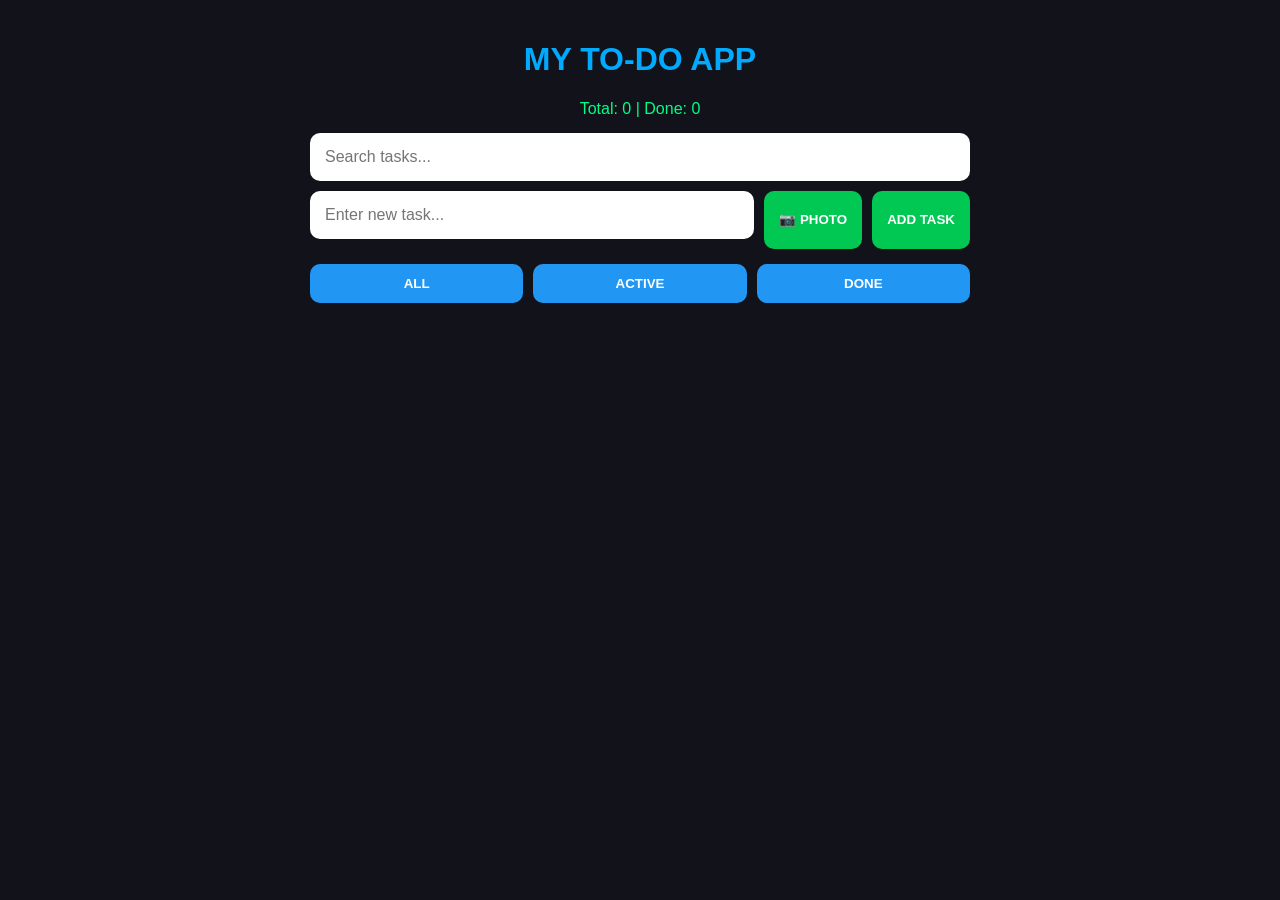
==== index.html @ 4d8ebf6a "Refactor buttons for adding tasks and photos" ====
<!DOCTYPE html>
<html lang="en">
<head>
  <meta charset="UTF-8">

  <meta name="viewport" content="width=device-width, initial-scale=1.0">

  <title>My To-Do App</title>

  <link rel="stylesheet" href="style.css">
</head>

<body>

  <div class="container">

    <h1>MY TO-DO APP</h1>

    <div id="counter">
      Total: 0 | Done: 0
    </div>


    <!-- SEARCH -->

    <input
      type="text"
      id="searchInput"
      placeholder="Search tasks..."
    >


    <!-- ADD TASK -->

    <div class="add-task">

      <input
        type="text"
        id="taskInput"
        placeholder="Enter new task..."
      >


      <!-- PHOTO BUTTON -->

      <button
        type="button"
        onclick="addPhoto()"
      >
        📷 PHOTO
      </button>


      <!-- HIDDEN PHOTO INPUT -->

      <input
        type="file"
        id="photoInput"
        accept="image/*"
        onchange="handlePhoto(event)"
        style="display: none;"
      >


      <!-- ADD TASK BUTTON -->

      <button
        type="button"
        onclick="addTask()"
      >
        ADD TASK
      </button>

    </div>


    <!-- FILTER BUTTONS -->

    <div class="filters">

      <button
        type="button"
        onclick="setFilter('ALL')"
      >
        ALL
      </button>


      <button
        type="button"
        onclick="setFilter('ACTIVE')"
      >
        ACTIVE
      </button>


      <button
        type="button"
        onclick="setFilter('DONE')"
      >
        DONE
      </button>

    </div>


    <!-- TASK LIST -->

    <div id="taskList"></div>

  </div>


  <!-- JAVASCRIPT -->

  <script src="script.js"></script>

</body>
</html>
---- style.css ----
* {
  box-sizing: border-box;
}

body {
  margin: 0;
  font-family: Arial, sans-serif;
  background: #12121a;
  color: white;
}

.container {
  max-width: 700px;
  margin: auto;
  padding: 20px;
}

h1 {
  text-align: center;
  color: #00aaff;
}

#counter {
  text-align: center;
  margin-bottom: 15px;
  color: #00ff88;
}

input {
  width: 100%;
  padding: 15px;
  margin-bottom: 10px;
  border-radius: 10px;
  border: none;
  font-size: 16px;
}

.add-task {
  display: flex;
  gap: 10px;
}

.add-task input {
  flex: 1;
}

button {
  padding: 12px 15px;
  border: none;
  border-radius: 10px;
  font-weight: bold;
}

.add-task button {
  background: #00c853;
  color: white;
}

.filters {
  display: flex;
  gap: 10px;
  margin: 15px 0;
}

.filters button {
  flex: 1;
  background: #2196f3;
  color: white;
}

.task {
  background: #252535;
  padding: 15px;
  margin-bottom: 10px;
  border-radius: 12px;
}

.task-text {
  color: #00ff88;
  font-size: 18px;
  margin-bottom: 10px;
}

.task.done .task-text {
  color: gray;
  text-decoration: line-through;
}

.task-buttons {
  display: flex;
  gap: 8px;
}

.edit {
  background: orange;
}

.done {
  background: #2196f3;
  color: white;
}

.delete {
  background: #f44336;
  color: white;
}
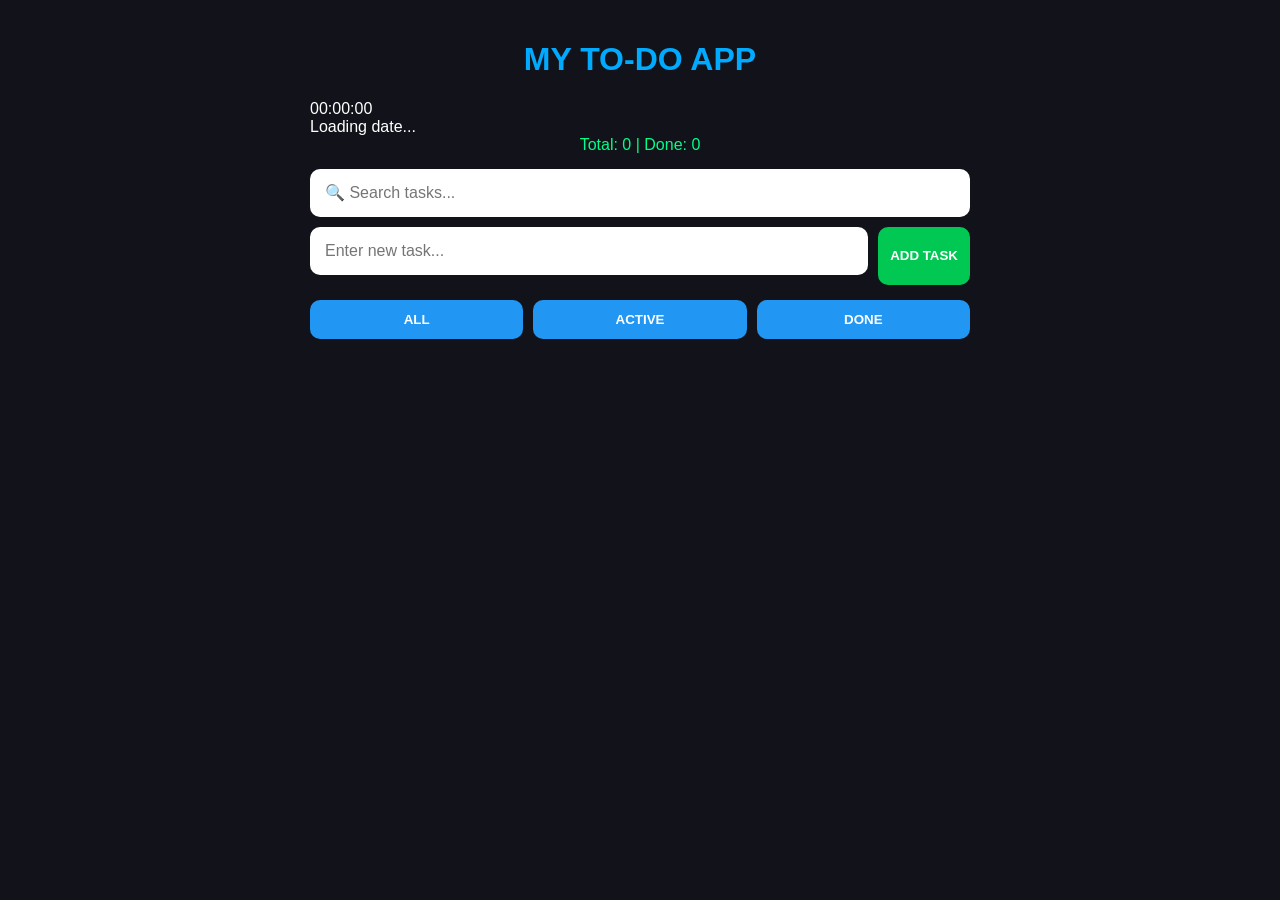
==== commit 98fe548b: "Update index.html for improved layout and filters Refactor HTML structure and remove unused photo in" ====
--- a/index.html
+++ b/index.html
@@ -1,8 +1,8 @@
 <!DOCTYPE html>
 <html lang="en">
+
 <head>
   <meta charset="UTF-8">
-
   <meta name="viewport" content="width=device-width, initial-scale=1.0">
 
   <title>My To-Do App</title>
@@ -14,7 +14,13 @@
 
   <div class="container">
 
-    <h1>MY TO-DO APP</h1>
+    <div class="header">
+      <h1>MY TO-DO APP</h1>
+
+      <div id="clock">00:00:00</div>
+      <div id="date">Loading date...</div>
+    </div>
+
 
     <div id="counter">
       Total: 0 | Done: 0
@@ -26,7 +32,7 @@
     <input
       type="text"
       id="searchInput"
-      placeholder="Search tasks..."
+      placeholder="🔍 Search tasks..."
     >
 
 
@@ -40,30 +46,6 @@
         placeholder="Enter new task..."
       >
 
-
-      <!-- PHOTO BUTTON -->
-
-      <button
-        type="button"
-        onclick="addPhoto()"
-      >
-        📷 PHOTO
-      </button>
-
-
-      <!-- HIDDEN PHOTO INPUT -->
-
-      <input
-        type="file"
-        id="photoInput"
-        accept="image/*"
-        onchange="handlePhoto(event)"
-        style="display: none;"
-      >
-
-
-      <!-- ADD TASK BUTTON -->
-
       <button
         type="button"
         onclick="addTask()"
@@ -74,7 +56,7 @@
     </div>
 
 
-    <!-- FILTER BUTTONS -->
+    <!-- FILTERS -->
 
     <div class="filters">
 
@@ -85,14 +67,12 @@
         ALL
       </button>
 
-
       <button
         type="button"
         onclick="setFilter('ACTIVE')"
       >
         ACTIVE
       </button>
-
 
       <button
         type="button"
@@ -111,8 +91,6 @@
   </div>
 
 
-  <!-- JAVASCRIPT -->
-
   <script src="script.js"></script>
 
 </body>
--- a/style.css
+++ b/style.css
@@ -45,10 +45,11 @@
 }
 
 button {
-  padding: 12px 15px;
+  padding: 12px;
   border: none;
   border-radius: 10px;
   font-weight: bold;
+  cursor: pointer;
 }
 
 .add-task button {
@@ -71,14 +72,18 @@
 .task {
   background: #252535;
   padding: 15px;
-  margin-bottom: 10px;
+  margin-bottom: 12px;
   border-radius: 12px;
+}
+
+.task-content {
+  margin-bottom: 12px;
 }
 
 .task-text {
   color: #00ff88;
   font-size: 18px;
-  margin-bottom: 10px;
+  padding: 5px 0;
 }
 
 .task.done .task-text {
@@ -86,13 +91,27 @@
   text-decoration: line-through;
 }
 
+.task-photo {
+  width: 100%;
+  max-height: 250px;
+  object-fit: cover;
+  border-radius: 10px;
+  margin-bottom: 10px;
+}
+
 .task-buttons {
   display: flex;
-  gap: 8px;
+  gap: 6px;
+  flex-wrap: wrap;
 }
 
 .edit {
   background: orange;
+}
+
+.photo {
+  background: #8e44ad;
+  color: white;
 }
 
 .done {
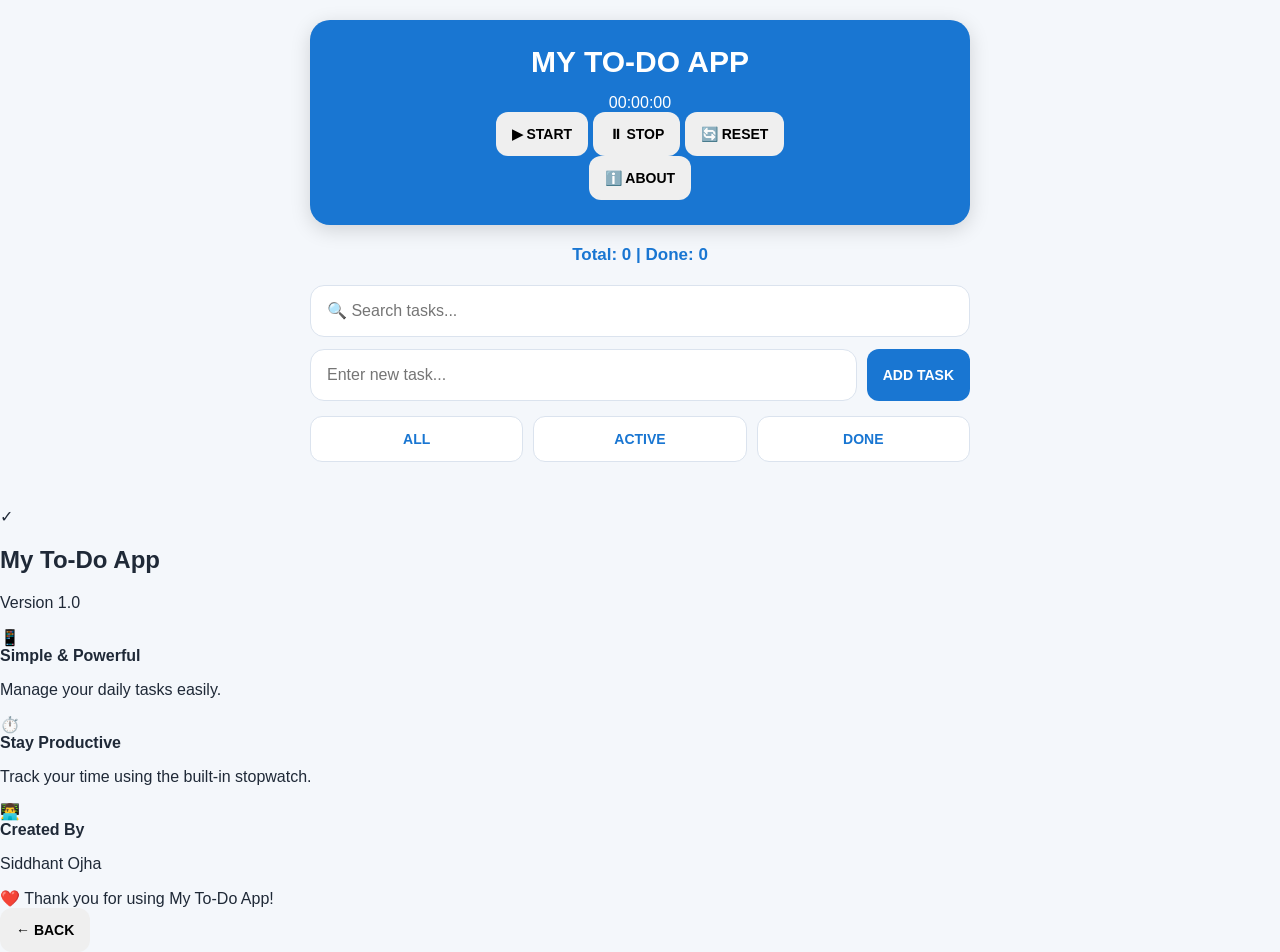
==== commit 9bc9f077: "Add stopwatch and about section to index.html" ====
--- a/index.html
+++ b/index.html
@@ -1,6 +1,5 @@
 <!DOCTYPE html>
 <html lang="en">
-
 <head>
   <meta charset="UTF-8">
   <meta name="viewport" content="width=device-width, initial-scale=1.0">
@@ -14,30 +13,40 @@
 
   <div class="container">
 
+    <!-- HEADER -->
     <div class="header">
+
       <h1>MY TO-DO APP</h1>
 
-      <div id="clock">00:00:00</div>
-      <div id="date">Loading date...</div>
+      <!-- STOPWATCH -->
+      <div id="stopwatch">00:00:00</div>
+
+      <div class="stopwatch-buttons">
+        <button onclick="startStopwatch()">▶ START</button>
+        <button onclick="stopStopwatch()">⏸ STOP</button>
+        <button onclick="resetStopwatch()">🔄 RESET</button>
+      </div>
+
+      <!-- ABOUT -->
+      <button class="about-btn" onclick="openAbout()">
+        ℹ️ ABOUT
+      </button>
+
     </div>
 
-
+    <!-- COUNTER -->
     <div id="counter">
       Total: 0 | Done: 0
     </div>
 
-
     <!-- SEARCH -->
-
     <input
       type="text"
       id="searchInput"
       placeholder="🔍 Search tasks..."
     >
 
-
     <!-- ADD TASK -->
-
     <div class="add-task">
 
       <input
@@ -46,47 +55,111 @@
         placeholder="Enter new task..."
       >
 
-      <button
-        type="button"
-        onclick="addTask()"
-      >
+      <button onclick="addTask()">
         ADD TASK
       </button>
 
     </div>
 
-
     <!-- FILTERS -->
-
     <div class="filters">
 
-      <button
-        type="button"
-        onclick="setFilter('ALL')"
-      >
+      <button onclick="setFilter('ALL')">
         ALL
       </button>
 
-      <button
-        type="button"
-        onclick="setFilter('ACTIVE')"
-      >
+      <button onclick="setFilter('ACTIVE')">
         ACTIVE
       </button>
 
-      <button
-        type="button"
-        onclick="setFilter('DONE')"
-      >
+      <button onclick="setFilter('DONE')">
         DONE
       </button>
 
     </div>
 
+    <!-- TASK LIST -->
+    <div id="taskList"></div>
 
-    <!-- TASK LIST -->
+  </div>
 
-    <div id="taskList"></div>
+
+  <!-- ABOUT PAGE -->
+
+  <div id="aboutPage" class="about-page">
+
+    <div class="about-card">
+
+      <div class="about-icon">✓</div>
+
+      <h2>My To-Do App</h2>
+
+      <p class="version">Version 1.0</p>
+
+
+      <div class="about-info">
+
+        <div class="info-row">
+
+          <span>📱</span>
+
+          <div>
+            <b>Simple & Powerful</b>
+
+            <p>
+              Manage your daily tasks easily.
+            </p>
+          </div>
+
+        </div>
+
+
+        <div class="info-row">
+
+          <span>⏱️</span>
+
+          <div>
+            <b>Stay Productive</b>
+
+            <p>
+              Track your time using the built-in stopwatch.
+            </p>
+          </div>
+
+        </div>
+
+
+        <div class="info-row">
+
+          <span>👨‍💻</span>
+
+          <div>
+            <b>Created By</b>
+
+            <p>
+              Siddhant Ojha
+            </p>
+          </div>
+
+        </div>
+
+      </div>
+
+
+      <div class="about-footer">
+
+        ❤️ Thank you for using My To-Do App!
+
+      </div>
+
+
+      <button class="back-btn" onclick="closeAbout()">
+
+        ← BACK
+
+      </button>
+
+    </div>
 
   </div>
 
--- a/style.css
+++ b/style.css
@@ -5,8 +5,8 @@
 body {
   margin: 0;
   font-family: Arial, sans-serif;
-  background: #12121a;
-  color: white;
+  background: #f4f7fb;
+  color: #1f2937;
 }
 
 .container {
@@ -15,111 +15,259 @@
   padding: 20px;
 }
 
+
+/* HEADER */
+
+.header {
+  background: #1976d2;
+  color: white;
+  padding: 25px;
+  border-radius: 20px;
+  text-align: center;
+  margin-bottom: 20px;
+  box-shadow: 0 5px 20px rgba(0, 0, 0, 0.15);
+}
+
 h1 {
-  text-align: center;
-  color: #00aaff;
-}
+  margin: 0 0 15px;
+  font-size: 30px;
+}
+
+#clock {
+  font-size: 30px;
+  font-weight: bold;
+  margin: 10px;
+}
+
+#date {
+  font-size: 16px;
+  opacity: 0.9;
+}
+
+
+/* COUNTER */
 
 #counter {
   text-align: center;
-  margin-bottom: 15px;
-  color: #00ff88;
-}
+  color: #1976d2;
+  font-size: 17px;
+  font-weight: bold;
+  margin-bottom: 20px;
+}
+
+
+/* INPUT */
 
 input {
   width: 100%;
-  padding: 15px;
-  margin-bottom: 10px;
-  border-radius: 10px;
-  border: none;
+  padding: 16px;
+  margin-bottom: 12px;
+
+  border: 1px solid #dbe3ee;
+
+  border-radius: 14px;
+
   font-size: 16px;
-}
+
+  outline: none;
+
+  background: white;
+}
+
+input:focus {
+  border-color: #1976d2;
+}
+
+
+/* ADD TASK */
 
 .add-task {
   display: flex;
   gap: 10px;
+  margin-bottom: 15px;
 }
 
 .add-task input {
   flex: 1;
-}
+  margin-bottom: 0;
+}
+
+
+/* BUTTONS */
 
 button {
-  padding: 12px;
   border: none;
-  border-radius: 10px;
+
+  border-radius: 12px;
+
+  padding: 14px 16px;
+
+  font-size: 14px;
+
   font-weight: bold;
+
   cursor: pointer;
 }
 
+
 .add-task button {
-  background: #00c853;
+  background: #1976d2;
   color: white;
 }
+
+
+/* FILTERS */
 
 .filters {
   display: flex;
+
   gap: 10px;
-  margin: 15px 0;
+
+  margin-bottom: 25px;
 }
 
 .filters button {
   flex: 1;
-  background: #2196f3;
-  color: white;
-}
+
+  background: white;
+
+  color: #1976d2;
+
+  border: 1px solid #dbe3ee;
+}
+
+
+/* TASK CARD */
 
 .task {
-  background: #252535;
-  padding: 15px;
-  margin-bottom: 12px;
-  border-radius: 12px;
-}
+  background: white;
+
+  padding: 18px;
+
+  margin-bottom: 15px;
+
+  border-radius: 18px;
+
+  box-shadow: 0 4px 15px rgba(0, 0, 0, 0.08);
+}
+
 
 .task-content {
-  margin-bottom: 12px;
-}
+  margin-bottom: 15px;
+}
+
 
 .task-text {
-  color: #00ff88;
   font-size: 18px;
-  padding: 5px 0;
-}
+
+  font-weight: 500;
+
+  color: #1f2937;
+
+  padding: 5px;
+}
+
 
 .task.done .task-text {
-  color: gray;
+  color: #94a3b8;
+
   text-decoration: line-through;
 }
+
+
+/* PHOTO */
 
 .task-photo {
   width: 100%;
-  max-height: 250px;
+
+  max-height: 260px;
+
   object-fit: cover;
-  border-radius: 10px;
-  margin-bottom: 10px;
-}
+
+  border-radius: 14px;
+
+  margin-bottom: 12px;
+}
+
+
+/* TASK BUTTONS */
 
 .task-buttons {
   display: flex;
-  gap: 6px;
+
+  gap: 8px;
+
   flex-wrap: wrap;
 }
 
+
+.task-buttons button {
+  flex: 1;
+
+  min-width: 70px;
+
+  color: white;
+}
+
+
 .edit {
-  background: orange;
-}
+  background: #f59e0b;
+}
+
 
 .photo {
-  background: #8e44ad;
-  color: white;
-}
+  background: #6366f1;
+}
+
 
 .done {
-  background: #2196f3;
-  color: white;
-}
+  background: #22c55e;
+}
+
 
 .delete {
-  background: #f44336;
-  color: white;
-}
+  background: #ef4444;
+}
+
+
+/* MOBILE */
+
+@media (max-width: 500px) {
+
+  .container {
+    padding: 12px;
+  }
+
+
+  h1 {
+    font-size: 25px;
+  }
+
+
+  #clock {
+    font-size: 25px;
+  }
+
+
+  .add-task {
+    flex-direction: column;
+  }
+
+
+  .add-task button {
+    width: 100%;
+  }
+
+
+  .task-buttons {
+    display: grid;
+
+    grid-template-columns: 1fr 1fr;
+  }
+
+
+  .task-buttons button {
+    width: 100%;
+  }
+
+}
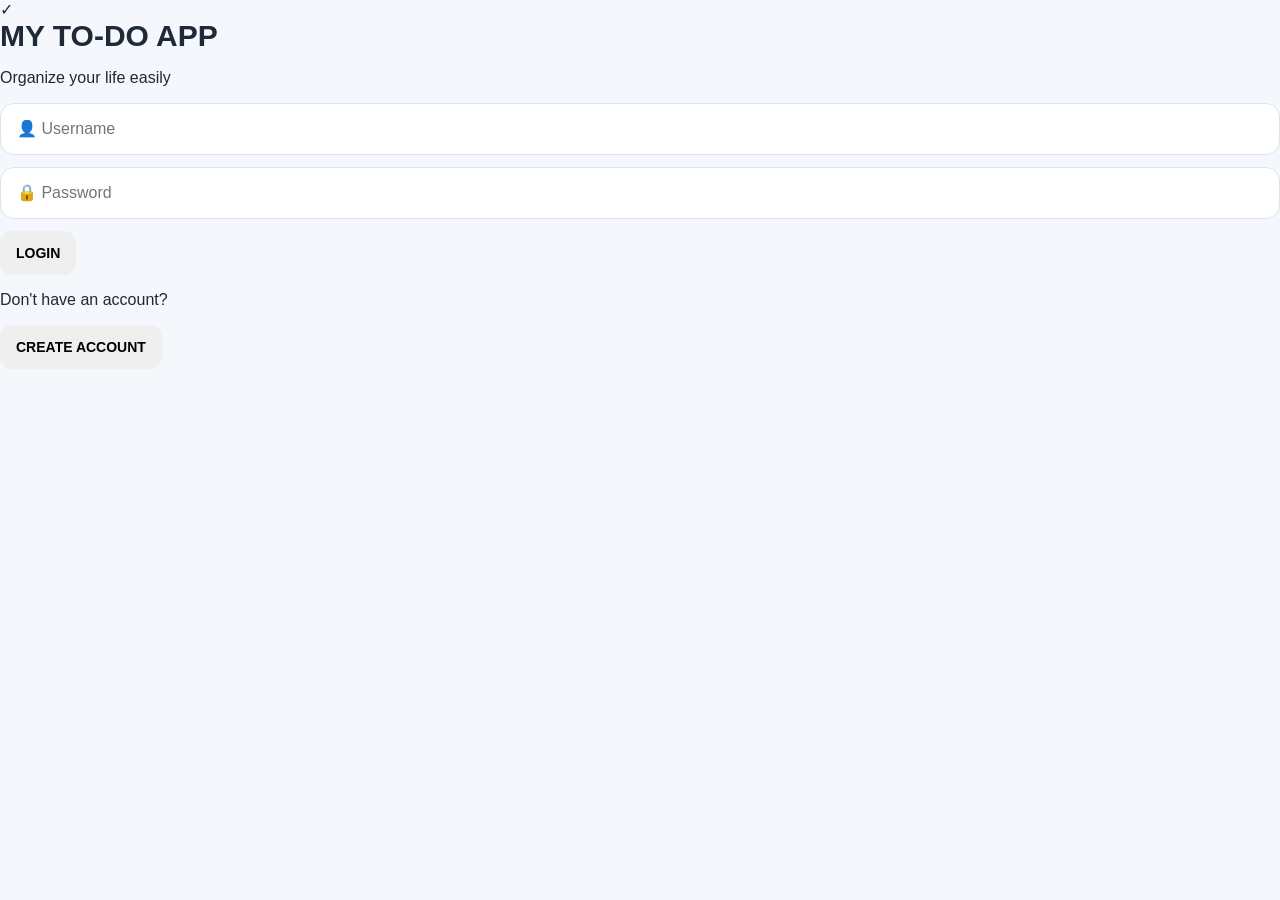
==== commit 53dbb7cd: "Refactor index.html for login and signup functionality Refactor index.html to implement login and si" ====
--- a/index.html
+++ b/index.html
@@ -2,7 +2,9 @@
 <html lang="en">
 <head>
   <meta charset="UTF-8">
-  <meta name="viewport" content="width=device-width, initial-scale=1.0">
+
+  <meta name="viewport"
+        content="width=device-width, initial-scale=1.0">
 
   <title>My To-Do App</title>
 
@@ -11,104 +13,293 @@
 
 <body>
 
-  <div class="container">
-
-    <!-- HEADER -->
-    <div class="header">
+  <!-- LOGIN PAGE -->
+
+  <div id="loginPage" class="auth-page">
+
+    <div class="auth-card">
+
+      <div class="app-logo">✓</div>
 
       <h1>MY TO-DO APP</h1>
 
-      <!-- STOPWATCH -->
-      <div id="stopwatch">00:00:00</div>
-
-      <div class="stopwatch-buttons">
-        <button onclick="startStopwatch()">▶ START</button>
-        <button onclick="stopStopwatch()">⏸ STOP</button>
-        <button onclick="resetStopwatch()">🔄 RESET</button>
-      </div>
-
-      <!-- ABOUT -->
-      <button class="about-btn" onclick="openAbout()">
-        ℹ️ ABOUT
+      <p class="auth-subtitle">
+        Organize your life easily
+      </p>
+
+      <input
+        type="text"
+        id="loginUsername"
+        placeholder="👤 Username"
+      >
+
+      <input
+        type="password"
+        id="loginPassword"
+        placeholder="🔒 Password"
+      >
+
+      <button
+        class="primary-btn"
+        onclick="login()"
+      >
+        LOGIN
+      </button>
+
+      <p class="switch-text">
+        Don't have an account?
+      </p>
+
+      <button
+        class="secondary-btn"
+        onclick="showSignup()"
+      >
+        CREATE ACCOUNT
       </button>
 
     </div>
 
-    <!-- COUNTER -->
-    <div id="counter">
-      Total: 0 | Done: 0
+  </div>
+
+
+  <!-- SIGNUP PAGE -->
+
+  <div
+    id="signupPage"
+    class="auth-page"
+    style="display: none;"
+  >
+
+    <div class="auth-card">
+
+      <div class="app-logo">✓</div>
+
+      <h1>CREATE ACCOUNT</h1>
+
+      <p class="auth-subtitle">
+        Join My To-Do App
+      </p>
+
+      <input
+        type="text"
+        id="signupUsername"
+        placeholder="👤 Choose Username"
+      >
+
+      <input
+        type="password"
+        id="signupPassword"
+        placeholder="🔒 Create Password"
+      >
+
+      <input
+        type="password"
+        id="confirmPassword"
+        placeholder="🔒 Confirm Password"
+      >
+
+      <button
+        class="primary-btn"
+        onclick="signup()"
+      >
+        SIGN UP
+      </button>
+
+      <button
+        class="secondary-btn"
+        onclick="showLogin()"
+      >
+        ← BACK TO LOGIN
+      </button>
+
     </div>
 
-    <!-- SEARCH -->
-    <input
-      type="text"
-      id="searchInput"
-      placeholder="🔍 Search tasks..."
-    >
-
-    <!-- ADD TASK -->
-    <div class="add-task">
+  </div>
+
+
+  <!-- MAIN APP -->
+
+  <div
+    id="appPage"
+    style="display: none;"
+  >
+
+    <div class="container">
+
+
+      <!-- HEADER -->
+
+      <div class="header">
+
+        <div class="top-bar">
+
+          <div>
+
+            <h1>MY TO-DO APP</h1>
+
+            <p id="welcomeUser">
+              Welcome!
+            </p>
+
+          </div>
+
+          <button
+            class="logout-btn"
+            onclick="logout()"
+          >
+            LOGOUT
+          </button>
+
+        </div>
+
+
+        <!-- STOPWATCH -->
+
+        <div id="stopwatch">
+          00:00:00
+        </div>
+
+
+        <div class="stopwatch-buttons">
+
+          <button
+            onclick="startStopwatch()"
+          >
+            ▶ START
+          </button>
+
+          <button
+            onclick="stopStopwatch()"
+          >
+            ⏸ STOP
+          </button>
+
+          <button
+            onclick="resetStopwatch()"
+          >
+            🔄 RESET
+          </button>
+
+        </div>
+
+
+        <!-- ABOUT -->
+
+        <button
+          class="about-btn"
+          onclick="openAbout()"
+        >
+          ℹ️ ABOUT
+        </button>
+
+      </div>
+
+
+      <!-- COUNTER -->
+
+      <div id="counter">
+        Total: 0 | Done: 0
+      </div>
+
+
+      <!-- SEARCH -->
 
       <input
         type="text"
-        id="taskInput"
-        placeholder="Enter new task..."
-      >
-
-      <button onclick="addTask()">
-        ADD TASK
-      </button>
+        id="searchInput"
+        placeholder="🔍 Search tasks..."
+      >
+
+
+      <!-- ADD TASK -->
+
+      <div class="add-task">
+
+        <input
+          type="text"
+          id="taskInput"
+          placeholder="Enter new task..."
+        >
+
+        <button
+          onclick="addTask()"
+        >
+          ADD TASK
+        </button>
+
+      </div>
+
+
+      <!-- FILTERS -->
+
+      <div class="filters">
+
+        <button
+          onclick="setFilter('ALL')"
+        >
+          ALL
+        </button>
+
+        <button
+          onclick="setFilter('ACTIVE')"
+        >
+          ACTIVE
+        </button>
+
+        <button
+          onclick="setFilter('DONE')"
+        >
+          DONE
+        </button>
+
+      </div>
+
+
+      <!-- TASK LIST -->
+
+      <div id="taskList"></div>
+
 
     </div>
 
-    <!-- FILTERS -->
-    <div class="filters">
-
-      <button onclick="setFilter('ALL')">
-        ALL
-      </button>
-
-      <button onclick="setFilter('ACTIVE')">
-        ACTIVE
-      </button>
-
-      <button onclick="setFilter('DONE')">
-        DONE
-      </button>
-
-    </div>
-
-    <!-- TASK LIST -->
-    <div id="taskList"></div>
-
   </div>
 
 
   <!-- ABOUT PAGE -->
 
-  <div id="aboutPage" class="about-page">
+  <div
+    id="aboutPage"
+    class="about-page"
+  >
 
     <div class="about-card">
 
-      <div class="about-icon">✓</div>
+      <div class="about-icon">
+        ✓
+      </div>
 
       <h2>My To-Do App</h2>
 
-      <p class="version">Version 1.0</p>
+      <p class="version">
+        Version 1.0
+      </p>
 
 
       <div class="about-info">
 
+
         <div class="info-row">
 
-          <span>📱</span>
+          <span>📋</span>
 
           <div>
+
             <b>Simple & Powerful</b>
 
             <p>
               Manage your daily tasks easily.
             </p>
+
           </div>
 
         </div>
@@ -119,11 +310,13 @@
           <span>⏱️</span>
 
           <div>
+
             <b>Stay Productive</b>
 
             <p>
-              Track your time using the built-in stopwatch.
+              Track your time with the stopwatch.
             </p>
+
           </div>
 
         </div>
@@ -134,15 +327,18 @@
           <span>👨‍💻</span>
 
           <div>
+
             <b>Created By</b>
 
             <p>
               Siddhant Ojha
             </p>
+
           </div>
 
         </div>
 
+
       </div>
 
 
@@ -153,11 +349,13 @@
       </div>
 
 
-      <button class="back-btn" onclick="closeAbout()">
-
+      <button
+        class="back-btn"
+        onclick="closeAbout()"
+      >
         ← BACK
-
-      </button>
+      </button>
+
 
     </div>
 
--- a/style.css
+++ b/style.css
@@ -33,15 +33,37 @@
   font-size: 30px;
 }
 
-#clock {
-  font-size: 30px;
+
+/* STOPWATCH */
+
+#stopwatch {
+  font-size: 40px;
   font-weight: bold;
-  margin: 10px;
-}
-
-#date {
-  font-size: 16px;
-  opacity: 0.9;
+  margin: 15px 0;
+  font-family: monospace;
+}
+
+.stopwatch-buttons {
+  display: flex;
+  gap: 8px;
+  justify-content: center;
+}
+
+.stopwatch-buttons button {
+  background: white;
+  color: #1976d2;
+  flex: 1;
+}
+
+
+/* ABOUT BUTTON */
+
+.about-btn {
+  width: 100%;
+  margin-top: 15px;
+  background: #1565c0;
+  color: white;
+  border: 1px solid white;
 }
 
 
@@ -50,28 +72,21 @@
 #counter {
   text-align: center;
   color: #1976d2;
-  font-size: 17px;
   font-weight: bold;
   margin-bottom: 20px;
 }
 
 
-/* INPUT */
+/* INPUTS */
 
 input {
   width: 100%;
   padding: 16px;
   margin-bottom: 12px;
-
   border: 1px solid #dbe3ee;
-
   border-radius: 14px;
-
   font-size: 16px;
-
   outline: none;
-
-  background: white;
 }
 
 input:focus {
@@ -97,15 +112,10 @@
 
 button {
   border: none;
-
   border-radius: 12px;
-
   padding: 14px 16px;
-
   font-size: 14px;
-
   font-weight: bold;
-
   cursor: pointer;
 }
 
@@ -120,19 +130,14 @@
 
 .filters {
   display: flex;
-
   gap: 10px;
-
   margin-bottom: 25px;
 }
 
 .filters button {
   flex: 1;
-
   background: white;
-
   color: #1976d2;
-
   border: 1px solid #dbe3ee;
 }
 
@@ -141,36 +146,24 @@
 
 .task {
   background: white;
-
   padding: 18px;
-
   margin-bottom: 15px;
-
   border-radius: 18px;
-
   box-shadow: 0 4px 15px rgba(0, 0, 0, 0.08);
 }
-
 
 .task-content {
   margin-bottom: 15px;
 }
 
-
 .task-text {
   font-size: 18px;
-
   font-weight: 500;
-
   color: #1f2937;
-
-  padding: 5px;
-}
-
+}
 
 .task.done .task-text {
   color: #94a3b8;
-
   text-decoration: line-through;
 }
 
@@ -179,13 +172,9 @@
 
 .task-photo {
   width: 100%;
-
   max-height: 260px;
-
   object-fit: cover;
-
   border-radius: 14px;
-
   margin-bottom: 12px;
 }
 
@@ -194,42 +183,120 @@
 
 .task-buttons {
   display: flex;
-
   gap: 8px;
-
   flex-wrap: wrap;
 }
-
 
 .task-buttons button {
   flex: 1;
-
   min-width: 70px;
-
-  color: white;
-}
-
+  color: white;
+}
 
 .edit {
   background: #f59e0b;
 }
 
-
 .photo {
   background: #6366f1;
 }
 
-
 .done {
   background: #22c55e;
 }
 
-
 .delete {
   background: #ef4444;
 }
 
 
+/* ABOUT PAGE */
+
+.about-page {
+  display: none;
+  position: fixed;
+  inset: 0;
+  width: 100%;
+  height: 100%;
+  background: #f4f7fb;
+  z-index: 9999;
+  padding: 20px;
+  overflow-y: auto;
+}
+
+.about-card {
+  max-width: 500px;
+  margin: 30px auto;
+  background: white;
+  border-radius: 25px;
+  padding: 30px 25px;
+  text-align: center;
+  box-shadow: 0 10px 30px rgba(0, 0, 0, 0.12);
+}
+
+.about-icon {
+  width: 80px;
+  height: 80px;
+  margin: auto;
+  display: flex;
+  align-items: center;
+  justify-content: center;
+  background: #1976d2;
+  color: white;
+  font-size: 40px;
+  border-radius: 25px;
+}
+
+.about-card h2 {
+  margin: 20px 0 5px;
+  color: #1f2937;
+  font-size: 28px;
+}
+
+.version {
+  color: #94a3b8;
+  margin-bottom: 25px;
+}
+
+.about-info {
+  text-align: left;
+  margin-top: 20px;
+}
+
+.info-row {
+  display: flex;
+  align-items: center;
+  gap: 15px;
+  padding: 15px;
+  margin-bottom: 12px;
+  background: #f4f7fb;
+  border-radius: 15px;
+}
+
+.info-row span {
+  font-size: 28px;
+}
+
+.info-row p {
+  margin: 5px 0 0;
+  color: #64748b;
+  font-size: 14px;
+}
+
+.about-footer {
+  margin: 25px 0;
+  color: #64748b;
+  font-size: 15px;
+}
+
+.back-btn {
+  width: 100%;
+  background: #1976d2;
+  color: white;
+  padding: 16px;
+}
+
+
 /* MOBILE */
 
 @media (max-width: 500px) {
@@ -238,36 +305,29 @@
     padding: 12px;
   }
 
-
   h1 {
     font-size: 25px;
   }
 
-
-  #clock {
-    font-size: 25px;
-  }
-
+  #stopwatch {
+    font-size: 32px;
+  }
+
+  .stopwatch-buttons {
+    flex-wrap: wrap;
+  }
+
+  .stopwatch-buttons button {
+    min-width: 30%;
+  }
 
   .add-task {
     flex-direction: column;
   }
 
-
-  .add-task button {
-    width: 100%;
-  }
-
-
   .task-buttons {
     display: grid;
-
     grid-template-columns: 1fr 1fr;
   }
 
-
-  .task-buttons button {
-    width: 100%;
-  }
-
-}
+}
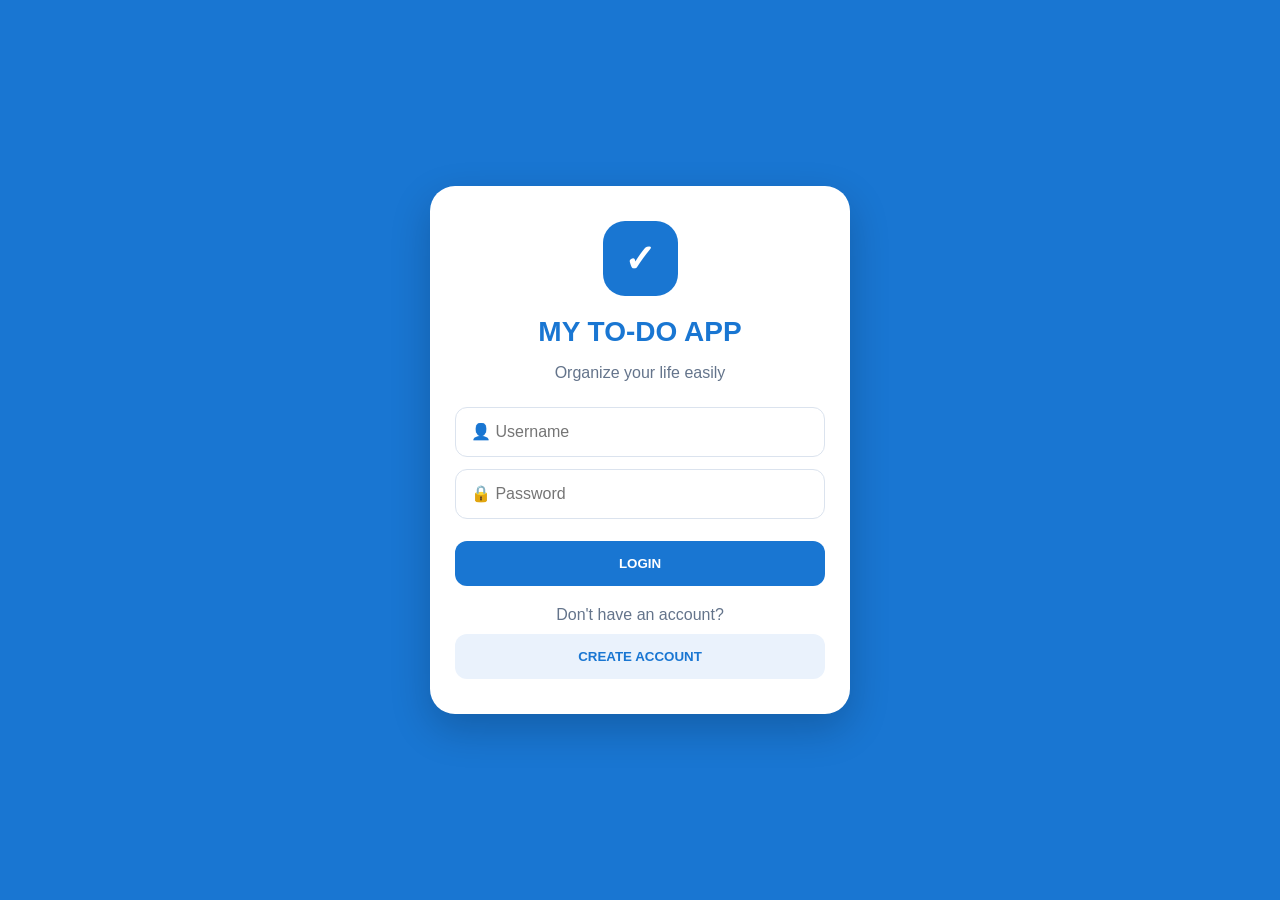
==== commit e2f3478e: "Integrate Google AdSense and ad placeholder Added Google AdSense code and a dedicated banner ad plac" ====
--- a/index.html
+++ b/index.html
@@ -7,6 +7,15 @@
         content="width=device-width, initial-scale=1.0">
 
   <title>My To-Do App</title>
+
+  <!-- ================================================================= -->
+  <!-- 💰 GOOGLE ADSENSE CODE START                                    -->
+  <!-- This automatically scans and places relevant ads on your site    -->
+  <!-- Replace ca-pub-XXXXXXXXXXXXXXXX with your actual Publisher ID    -->
+  <!-- ================================================================= -->
+  <script async src="https://googlesyndication.com"
+     crossorigin="anonymous"></script>
+  <!-- ================================================================= -->
 
   <link rel="stylesheet" href="style.css">
 </head>
@@ -259,6 +268,23 @@
 
       <div id="taskList"></div>
 
+      <!-- ================================================================= -->
+      <!-- 📢 DEDICATED BANNER AD PLACEHOLDER                                -->
+      <!-- Displays a display banner at the bottom of the main user screen  -->
+      <!-- ================================================================= -->
+      <div class="ad-container" style="margin-top: 20px; text-align: center;">
+        <ins class="adsbygoogle"
+             style="display:block"
+             data-ad-client="ca-pub-XXXXXXXXXXXXXXXX"
+             data-ad-slot="1234567890"
+             data-ad-format="auto"
+             full-width-responsive="true"></ins>
+        <script>
+             (adsbygoogle = window.adsbygoogle || []).push({});
+        </script>
+      </div>
+      <!-- ================================================================= -->
+
 
     </div>
 
@@ -366,3 +392,4 @@
 
 </body>
 </html>
+
--- a/style.css
+++ b/style.css
@@ -9,6 +9,116 @@
   color: #1f2937;
 }
 
+
+/* ================= AUTH ================= */
+
+.auth-page {
+  min-height: 100vh;
+  display: flex;
+  align-items: center;
+  justify-content: center;
+
+  padding: 20px;
+
+  background: #1976d2;
+}
+
+.auth-card {
+  width: 100%;
+  max-width: 420px;
+
+  background: white;
+
+  padding: 35px 25px;
+
+  border-radius: 25px;
+
+  text-align: center;
+
+  box-shadow: 0 15px 40px rgba(0,0,0,0.2);
+}
+
+.app-logo {
+  width: 75px;
+  height: 75px;
+
+  margin: auto;
+
+  display: flex;
+  align-items: center;
+  justify-content: center;
+
+  border-radius: 22px;
+
+  background: #1976d2;
+
+  color: white;
+
+  font-size: 38px;
+
+  font-weight: bold;
+}
+
+.auth-card h1 {
+  color: #1976d2;
+  margin: 20px 0 8px;
+  font-size: 28px;
+}
+
+.auth-subtitle {
+  color: #64748b;
+  margin-bottom: 25px;
+}
+
+.auth-card input {
+  width: 100%;
+
+  padding: 15px;
+
+  margin-bottom: 12px;
+
+  border: 1px solid #dbe3ee;
+
+  border-radius: 12px;
+
+  font-size: 16px;
+}
+
+.primary-btn,
+.secondary-btn {
+  width: 100%;
+
+  padding: 15px;
+
+  margin-top: 10px;
+
+  border-radius: 12px;
+
+  border: none;
+
+  font-weight: bold;
+
+  cursor: pointer;
+}
+
+.primary-btn {
+  background: #1976d2;
+  color: white;
+}
+
+.secondary-btn {
+  background: #eaf2fc;
+  color: #1976d2;
+}
+
+.switch-text {
+  color: #64748b;
+  margin: 20px 0 0;
+}
+
+
+/* ================= MAIN ================= */
+
 .container {
   max-width: 700px;
   margin: auto;
@@ -20,17 +130,49 @@
 
 .header {
   background: #1976d2;
-  color: white;
+
+  color: white;
+
   padding: 25px;
+
   border-radius: 20px;
+
   text-align: center;
+
   margin-bottom: 20px;
-  box-shadow: 0 5px 20px rgba(0, 0, 0, 0.15);
-}
-
-h1 {
-  margin: 0 0 15px;
-  font-size: 30px;
+
+  box-shadow: 0 5px 20px rgba(0,0,0,0.15);
+}
+
+.top-bar {
+  display: flex;
+  justify-content: space-between;
+  align-items: center;
+
+  text-align: left;
+}
+
+.header h1 {
+  margin: 0;
+  font-size: 28px;
+}
+
+#welcomeUser {
+  margin: 5px 0 0;
+  opacity: 0.9;
+}
+
+.logout-btn {
+  background: white;
+  color: #1976d2;
+
+  border: none;
+
+  padding: 10px 14px;
+
+  border-radius: 10px;
+
+  font-weight: bold;
 }
 
 
@@ -38,32 +180,56 @@
 
 #stopwatch {
   font-size: 40px;
-  font-weight: bold;
-  margin: 15px 0;
+
+  font-weight: bold;
+
+  margin: 20px 0 15px;
+
   font-family: monospace;
+
+  text-align: center;
 }
 
 .stopwatch-buttons {
   display: flex;
   gap: 8px;
-  justify-content: center;
 }
 
 .stopwatch-buttons button {
+  flex: 1;
+
   background: white;
+
   color: #1976d2;
-  flex: 1;
-}
-
-
-/* ABOUT BUTTON */
+
+  border: none;
+
+  padding: 13px;
+
+  border-radius: 12px;
+
+  font-weight: bold;
+}
+
+
+/* ABOUT */
 
 .about-btn {
   width: 100%;
+
   margin-top: 15px;
+
   background: #1565c0;
-  color: white;
+
+  color: white;
+
   border: 1px solid white;
+
+  padding: 13px;
+
+  border-radius: 12px;
+
+  font-weight: bold;
 }
 
 
@@ -71,8 +237,11 @@
 
 #counter {
   text-align: center;
+
   color: #1976d2;
-  font-weight: bold;
+
+  font-weight: bold;
+
   margin-bottom: 20px;
 }
 
@@ -81,11 +250,17 @@
 
 input {
   width: 100%;
+
   padding: 16px;
+
   margin-bottom: 12px;
+
   border: 1px solid #dbe3ee;
+
   border-radius: 14px;
+
   font-size: 16px;
+
   outline: none;
 }
 
@@ -98,31 +273,30 @@
 
 .add-task {
   display: flex;
+
   gap: 10px;
+
   margin-bottom: 15px;
 }
 
 .add-task input {
   flex: 1;
+
   margin-bottom: 0;
 }
 
-
-/* BUTTONS */
-
-button {
+.add-task button {
+  background: #1976d2;
+
+  color: white;
+
   border: none;
-  border-radius: 12px;
-  padding: 14px 16px;
-  font-size: 14px;
-  font-weight: bold;
-  cursor: pointer;
-}
-
-
-.add-task button {
-  background: #1976d2;
-  color: white;
+
+  border-radius: 12px;
+
+  padding: 14px;
+
+  font-weight: bold;
 }
 
 
@@ -130,26 +304,41 @@
 
 .filters {
   display: flex;
+
   gap: 10px;
+
   margin-bottom: 25px;
 }
 
 .filters button {
   flex: 1;
+
   background: white;
+
   color: #1976d2;
+
   border: 1px solid #dbe3ee;
-}
-
-
-/* TASK CARD */
+
+  border-radius: 12px;
+
+  padding: 13px;
+
+  font-weight: bold;
+}
+
+
+/* TASK */
 
 .task {
   background: white;
+
   padding: 18px;
+
   margin-bottom: 15px;
+
   border-radius: 18px;
-  box-shadow: 0 4px 15px rgba(0, 0, 0, 0.08);
+
+  box-shadow: 0 4px 15px rgba(0,0,0,0.08);
 }
 
 .task-content {
@@ -158,12 +347,13 @@
 
 .task-text {
   font-size: 18px;
+
   font-weight: 500;
-  color: #1f2937;
 }
 
 .task.done .task-text {
   color: #94a3b8;
+
   text-decoration: line-through;
 }
 
@@ -172,9 +362,13 @@
 
 .task-photo {
   width: 100%;
+
   max-height: 260px;
+
   object-fit: cover;
+
   border-radius: 14px;
+
   margin-bottom: 12px;
 }
 
@@ -183,14 +377,26 @@
 
 .task-buttons {
   display: flex;
+
   gap: 8px;
+
   flex-wrap: wrap;
 }
 
 .task-buttons button {
   flex: 1;
+
   min-width: 70px;
-  color: white;
+
+  border: none;
+
+  border-radius: 10px;
+
+  padding: 12px;
+
+  color: white;
+
+  font-weight: bold;
 }
 
 .edit {
@@ -210,66 +416,88 @@
 }
 
 
-/* ABOUT PAGE */
+/* ================= ABOUT PAGE ================= */
 
 .about-page {
   display: none;
+
   position: fixed;
+
   inset: 0;
-  width: 100%;
-  height: 100%;
+
   background: #f4f7fb;
+
   z-index: 9999;
+
   padding: 20px;
+
   overflow-y: auto;
 }
 
 .about-card {
   max-width: 500px;
+
   margin: 30px auto;
+
   background: white;
+
   border-radius: 25px;
+
   padding: 30px 25px;
+
   text-align: center;
-  box-shadow: 0 10px 30px rgba(0, 0, 0, 0.12);
+
+  box-shadow: 0 10px 30px rgba(0,0,0,0.12);
 }
 
 .about-icon {
   width: 80px;
   height: 80px;
+
   margin: auto;
-  display: flex;
+
+  display: flex;
+
   align-items: center;
+
   justify-content: center;
-  background: #1976d2;
-  color: white;
+
+  background: #1976d2;
+
+  color: white;
+
   font-size: 40px;
+
   border-radius: 25px;
 }
 
 .about-card h2 {
-  margin: 20px 0 5px;
   color: #1f2937;
+
   font-size: 28px;
 }
 
 .version {
   color: #94a3b8;
-  margin-bottom: 25px;
 }
 
 .about-info {
   text-align: left;
-  margin-top: 20px;
 }
 
 .info-row {
   display: flex;
+
   align-items: center;
+
   gap: 15px;
+
   padding: 15px;
+
   margin-bottom: 12px;
+
   background: #f4f7fb;
+
   border-radius: 15px;
 }
 
@@ -279,25 +507,34 @@
 
 .info-row p {
   margin: 5px 0 0;
+
   color: #64748b;
-  font-size: 14px;
 }
 
 .about-footer {
   margin: 25px 0;
+
   color: #64748b;
-  font-size: 15px;
 }
 
 .back-btn {
   width: 100%;
-  background: #1976d2;
-  color: white;
+
+  background: #1976d2;
+
+  color: white;
+
+  border: none;
+
   padding: 16px;
-}
-
-
-/* MOBILE */
+
+  border-radius: 12px;
+
+  font-weight: bold;
+}
+
+
+/* ================= MOBILE ================= */
 
 @media (max-width: 500px) {
 
@@ -305,28 +542,25 @@
     padding: 12px;
   }
 
-  h1 {
-    font-size: 25px;
+  .top-bar {
+    flex-direction: column;
+
+    text-align: center;
+
+    gap: 12px;
   }
 
   #stopwatch {
     font-size: 32px;
   }
 
-  .stopwatch-buttons {
-    flex-wrap: wrap;
-  }
-
-  .stopwatch-buttons button {
-    min-width: 30%;
-  }
-
   .add-task {
     flex-direction: column;
   }
 
   .task-buttons {
     display: grid;
+
     grid-template-columns: 1fr 1fr;
   }
 
